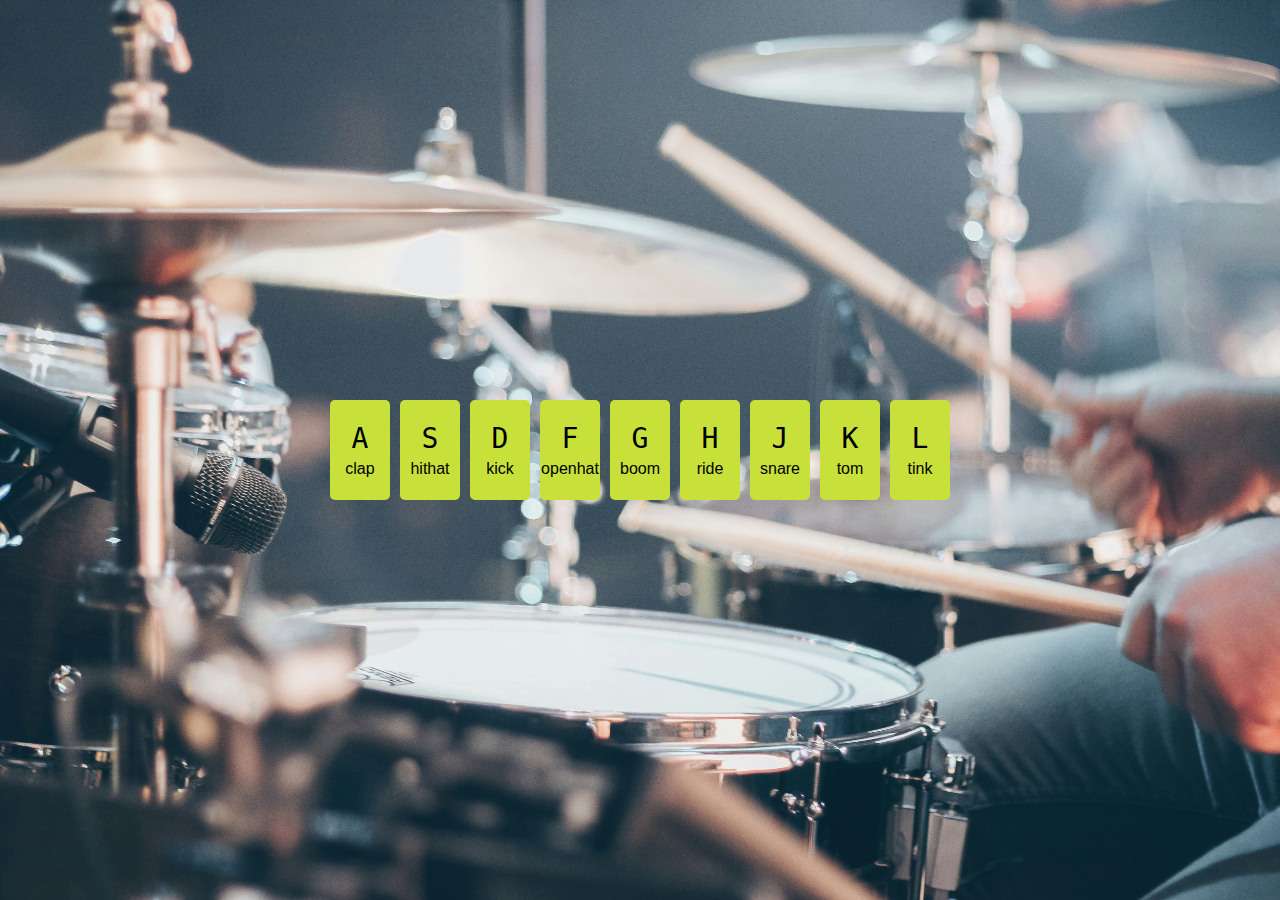
==== index.html @ 9b50967d "Add code for drumkit" ====
<!DOCTYPE html>
<html lang="en">
<head>
    <meta charset="UTF-8">
    <meta name="viewport" content="width=device-width, initial-scale=1.0">
    <title>About Me</title>
    <link rel="stylesheet" href="style.css">
    <link rel="stylesheet" href="https://cdnjs.cloudflare.com/ajax/libs/font-awesome/6.5.1/css/all.min.css">
</head>
<body>
    <div class="keys">
        <div data-key="65" class="key">
            <kbd>A</kbd>
            <span class="sound">clap</span>
        </div>
         <div data-key="83" class="key">
             <kbd>S</kbd>
             <span class="sound">hithat</span>
        </div>
         <div data-key="68" class="key">
             <kbd>D</kbd>
             <span class="sound">kick</span>
        </div>
            <div data-key="70" class="key">
                <kbd>F</kbd>
                <span class="sound">openhat</span>
            </div>
                <div data-key="71" class="key">
                    <kbd>G</kbd>
                    <span class="sound">boom</span>
                </div>
                    <div data-key="72" class="key">
                        <kbd>H</kbd>
                        <span class="sound">ride</span>
                    </div>
                        <div data-key="74" class="key">
                            <kbd>J</kbd>
                            <span class="sound">snare</span>
                        </div>
                            <div data-key="75" class="key">
                                <kbd>K</kbd>
                                <span class="sound">tom</span>
                            </div>
                                <div data-key="76" class="key">
                                    <kbd>L</kbd>
                                    <span class="sound">tink</span>
                                </div>
    </div>
    <audio data-key="65" src="clap.mp3"></audio>
    <audio data-key="83" src="hithat.mp3"></audio>
    <audio data-key="68" src="kick.mp3"></audio>
    <audio data-key="70" src="openhat.mp3"></audio>
    <audio data-key="71" src="boom.mp3"></audio>
    <audio data-key="72" src="ride.mp3"></audio>
    <audio data-key="74" src="snare.mp3"></audio>
    <audio data-key="75" src="tom.mp3"></audio>
    <audio data-key="76" src="tink.mp3"></audio>
   
    <script>
        document.addEventListener('DOMContentLoaded', function () {
            // Get all elements with the class 'key'
            var keys = document.querySelectorAll('.key');
    
            // Add click event listener to each key
            keys.forEach(function (key) {
                key.addEventListener('click', function () {
                    // Get the data-key attribute value
                    var dataKey = this.getAttribute('data-key');
    
                    // Select the corresponding audio element and play it
                    var audio = document.querySelector('audio[data-key="' + dataKey + '"]');
                    if (audio) {
                        audio.play();
    
                        // Stop the audio after 0.7 seconds
                        setTimeout(function () {
                            audio.pause();
                            audio.currentTime = 0;
                        }, 700);
                    }
                });
            });
        });
    </script>
    
</body>
</html>
---- style.css ----
body {
    margin: 0;
    padding: 0;
    display: flex;
    align-items: center;
    justify-content: center;
    height: 100vh;
    background-image: url('Drum.jpg'); 
    background-size: cover;
    background-position: center;
    font-family: 'Arial', sans-serif;
}

.keys {
    display: flex;
    flex-wrap: wrap;
    gap: 10px;
}

.key {
    display: flex;
    flex-direction: column;
    align-items: center;
    justify-content: center;
    width: 60px;
    height: 100px;
    background-color: rgb(200, 225, 58); /* Golden color */
    border-radius: 5px;
    cursor: pointer;
    transition: background-color 0.3s ease, transform 0.2s ease, border-color 0.3s ease;
}

.key kbd {
    font-size: 1.75rem;
    margin-bottom: 5px;
}

.key:hover {
    background-color: rgba(255, 255, 255, 0.9);
}

.key:active {
    transform: scale(1.2); /* Larger size when clicked */
    border-color: darkblue; /* Dark blue border when clicked */
}

@media (max-width: 600px) {
    .key {
        width: 30px;
        height: 60px;
    }
  
    .key kbd {
        font-size: 1rem;
    }
    .key span.sound {
        font-size: 0.5rem;
    }

}
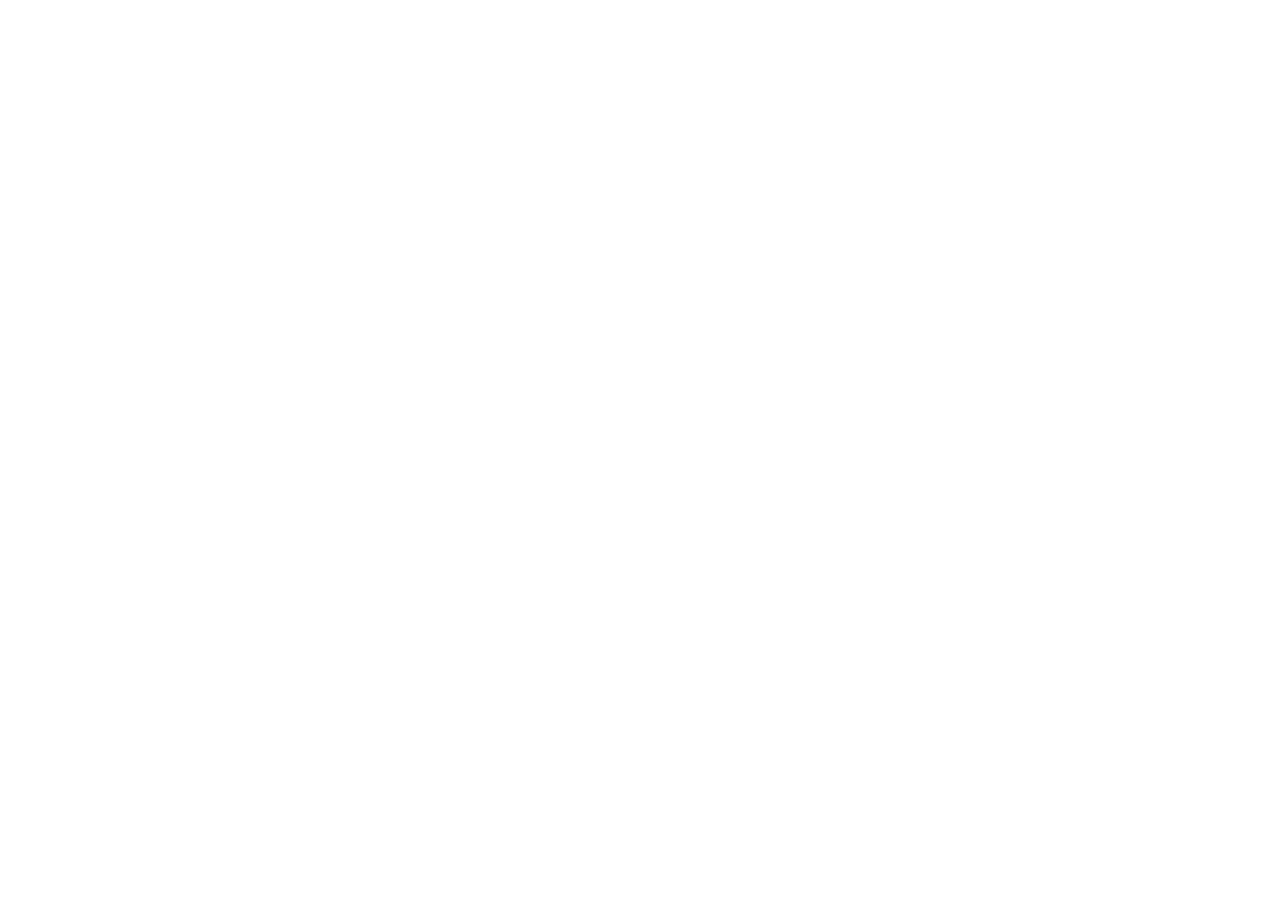
==== commit 58fe6ee6: "rearrange" ====
--- a/index.html
+++ b/index.html
@@ -3,85 +3,9 @@
 <head>
     <meta charset="UTF-8">
     <meta name="viewport" content="width=device-width, initial-scale=1.0">
-    <title>About Me</title>
-    <link rel="stylesheet" href="style.css">
-    <link rel="stylesheet" href="https://cdnjs.cloudflare.com/ajax/libs/font-awesome/6.5.1/css/all.min.css">
+    <title>JS 30 Challenge Collection</title>
 </head>
 <body>
-    <div class="keys">
-        <div data-key="65" class="key">
-            <kbd>A</kbd>
-            <span class="sound">clap</span>
-        </div>
-         <div data-key="83" class="key">
-             <kbd>S</kbd>
-             <span class="sound">hithat</span>
-        </div>
-         <div data-key="68" class="key">
-             <kbd>D</kbd>
-             <span class="sound">kick</span>
-        </div>
-            <div data-key="70" class="key">
-                <kbd>F</kbd>
-                <span class="sound">openhat</span>
-            </div>
-                <div data-key="71" class="key">
-                    <kbd>G</kbd>
-                    <span class="sound">boom</span>
-                </div>
-                    <div data-key="72" class="key">
-                        <kbd>H</kbd>
-                        <span class="sound">ride</span>
-                    </div>
-                        <div data-key="74" class="key">
-                            <kbd>J</kbd>
-                            <span class="sound">snare</span>
-                        </div>
-                            <div data-key="75" class="key">
-                                <kbd>K</kbd>
-                                <span class="sound">tom</span>
-                            </div>
-                                <div data-key="76" class="key">
-                                    <kbd>L</kbd>
-                                    <span class="sound">tink</span>
-                                </div>
-    </div>
-    <audio data-key="65" src="clap.mp3"></audio>
-    <audio data-key="83" src="hithat.mp3"></audio>
-    <audio data-key="68" src="kick.mp3"></audio>
-    <audio data-key="70" src="openhat.mp3"></audio>
-    <audio data-key="71" src="boom.mp3"></audio>
-    <audio data-key="72" src="ride.mp3"></audio>
-    <audio data-key="74" src="snare.mp3"></audio>
-    <audio data-key="75" src="tom.mp3"></audio>
-    <audio data-key="76" src="tink.mp3"></audio>
-   
-    <script>
-        document.addEventListener('DOMContentLoaded', function () {
-            // Get all elements with the class 'key'
-            var keys = document.querySelectorAll('.key');
-    
-            // Add click event listener to each key
-            keys.forEach(function (key) {
-                key.addEventListener('click', function () {
-                    // Get the data-key attribute value
-                    var dataKey = this.getAttribute('data-key');
-    
-                    // Select the corresponding audio element and play it
-                    var audio = document.querySelector('audio[data-key="' + dataKey + '"]');
-                    if (audio) {
-                        audio.play();
-    
-                        // Stop the audio after 0.7 seconds
-                        setTimeout(function () {
-                            audio.pause();
-                            audio.currentTime = 0;
-                        }, 700);
-                    }
-                });
-            });
-        });
-    </script>
-    
+    <div></div>
 </body>
-</html>
+</html>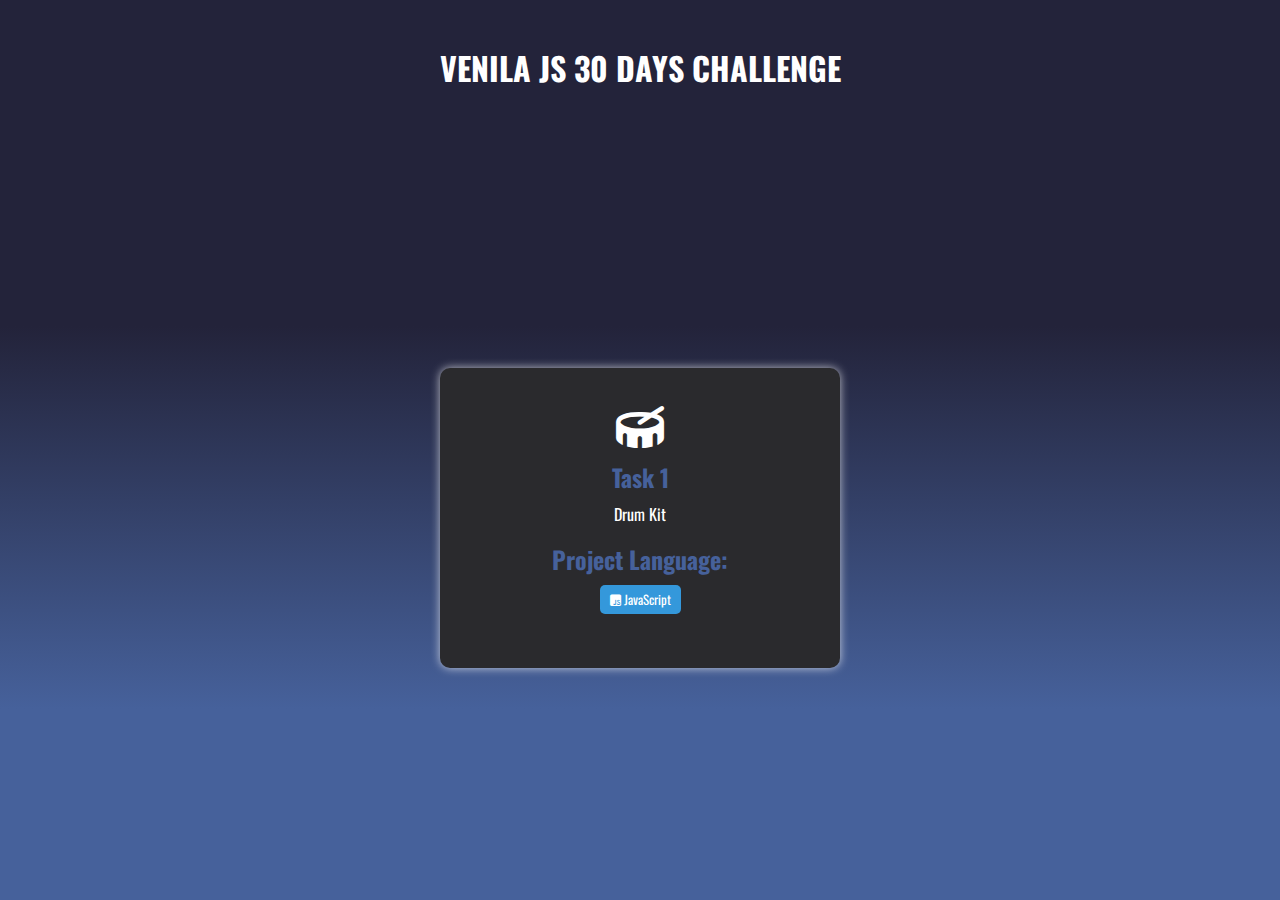
==== commit c57b2879: "minor fix" ====
--- a/index.html
+++ b/index.html
@@ -1,11 +1,33 @@
 <!DOCTYPE html>
 <html lang="en">
+
 <head>
     <meta charset="UTF-8">
     <meta name="viewport" content="width=device-width, initial-scale=1.0">
     <title>JS 30 Challenge Collection</title>
+    <link rel="stylesheet" href="project.css">
+    <link rel="stylesheet" href="https://cdnjs.cloudflare.com/ajax/libs/font-awesome/6.5.1/css/all.min.css">
 </head>
+
 <body>
-    <div></div>
+    <div class="protfolio-container">
+        <ul class="navlist">
+            <h1>Venila JS 30 Days Challenge</h1>
+        </ul>
+        <div class="projects-container">
+            <a href="/DrumKit/Drum.html" class="project-box-link">
+                <div class="project-box">
+                    <div class="icon">
+                        <i class="fa-solid fa-drum"></i>
+                    </div>
+                    <h3>Task 1</h3>
+                    <p>Drum Kit</p>
+                    <h3>Project Language:</h3>
+                    <div class="project-language"> <i class="fa-brands fa-square-js"></i> JavaScript</div>
+                </div>
+            </a>
+        </div>
+    </div>
 </body>
+
 </html>--- a/project.css
+++ b/project.css
@@ -0,0 +1,349 @@
+@import url('https://fonts.googleapis.com/css2?family=Oswald:wght@200..700&display=swap');
+
+* {
+    margin: 0;
+    padding: 0;
+    box-sizing: border-box;
+    font-family: 'Oswald', sans-serif;
+}
+
+.protfolio-container {
+    min-height: 100vh;
+    width: 100%;
+    display: flex;
+}
+
+.navlist {
+    display: flex;
+    gap: 3.5rem;
+    height: 15vh;
+    width: 100%;
+    justify-content: center;
+    align-items: center;
+    position: fixed;
+    background-color: #23233a;
+}
+
+.navlist li {
+    list-style: none;
+}
+
+.navlist h1 {
+    text-decoration: none;
+    text-transform: uppercase;
+    font-size: 2rem;
+    color: #fff;
+    position: relative;
+}
+
+.navlist li a::after,
+.navlist .active::after {
+    content: "";
+    position: absolute;
+    background: #fff;
+    width: 100%;
+    height: .1rem;
+    left: 0;
+    bottom: -5px;
+    transform: scaleX(0);
+    transform-origin: bottom right;
+    transition: transform 0.5s;
+}
+
+.navlist li a:hover::after,
+.navlist .active::after {
+    transform: scaleX(1);
+    transform-origin: bottom left;
+}
+
+.projects-container {
+    min-height: calc(100vh - 15vh);
+    width: 100%;
+    display: flex;
+    align-items: center;
+    justify-content: center;
+    flex-wrap: wrap;
+    background: linear-gradient(#23233a 25%, #46619b 75%);
+    color: #fff;
+    overflow-y: auto;
+    margin-top: 15vh;
+}
+
+.project-box {
+    width: 400px;
+    height: 300px;
+    background-color: #2a2a2d;
+    margin: 20px;
+    padding: 20px;
+    border-radius: 10px;
+    box-shadow: 0 0 10px rgba(255, 255, 255, 0.7);
+}
+
+.project-box h3 {
+    font-size: 1.5rem;
+    margin-bottom: 0.5rem;
+    color: #46619b;
+}
+
+.project-box p {
+    font-size: 1rem;
+    line-height: 1.4;
+    margin-bottom: 1rem;
+}
+.project-box-link {
+    text-decoration: none;
+    color: #fff;
+    cursor: pointer;
+    outline: none;
+}
+.project-language {
+    font-size: 0.8rem;
+    color: #fff;
+    background-color: #3498db;
+    padding: 5px 10px;
+    border-radius: 5px;
+    display: inline-block;
+}
+
+.icon{
+    font-size: 3rem;
+}
+.project-box-link {
+    display: flex;
+    flex-direction: column;
+    align-items: center;
+    text-align: center;
+    text-decoration: none;
+    color: inherit;
+}
+
+.project-box-link .cv-logo {
+    width: 60px;
+    height: 60px;
+    background-color: #3498db; 
+    border-radius: 50%;
+    position: relative;
+    margin-bottom: 10px;
+}
+
+.project-box-link .cv-inner {
+    width: 40px;
+    height: 40px;
+    background-color: #fff; 
+    position: absolute;
+    top: 50%;
+    left: 50%;
+    transform: translate(-50%, -50%);
+}
+
+.project-box-link h3 {
+    font-size: 1.5rem;
+    margin-bottom: 0.5rem;
+    color: #46619b;
+}
+.project-box-link {
+    display: flex;
+    flex-direction: column;
+    align-items: center;
+    text-align: center;
+    text-decoration: none;
+    color: inherit;
+}
+
+.project-box-link .voting-logo {
+    width: 60px;
+    height: 60px;
+    background-color: #27ae60;
+    border-radius: 10px;
+    position: relative;
+    margin-bottom: 10px; 
+}
+
+.project-box-link .ballot-box {
+    width: 40px;
+    height: 40px;
+    background-color: #fff; 
+    border-radius: 5px;
+    position: absolute;
+    top: 50%;
+    left: 50%;
+    transform: translate(-50%, -50%);
+}
+
+.project-box-link .check-mark {
+    width: 30px;
+    height: 30px;
+    background-color: #27ae60; 
+    clip-path: polygon(50% 0%, 100% 50%, 75% 75%, 50% 60%, 25% 75%, 0% 50%);
+    position: absolute;
+    top: 50%;
+    left: 50%;
+    transform: translate(-50%, -50%)rotate(180deg);
+}
+
+/* Add this to your existing CSS */
+/* Add this to your existing CSS */
+.project-box-link .brick-breaker-logo {
+    width: 80px;
+    height: 80px;
+    background-color: #FFD700; /* Yellow color for the brick breaker logo */
+    position: relative;
+    margin-bottom: 10px;
+    border-radius: 5px;
+    box-shadow: 0 0 10px rgba(255, 255, 255, 0.7);
+    overflow: hidden;
+}
+
+.project-box-link .brick-breaker-logo::before,
+.project-box-link .brick-breaker-logo::after {
+    content: '';
+    position: absolute;
+    background-color: #FF4500; /* Dark orange color for the bricks */
+}
+
+.project-box-link .brick-breaker-logo::before {
+    width: 100%;
+    height: 30%;
+    top: 20%;
+}
+
+.project-box-link .brick-breaker-logo::after {
+    width: 30%;
+    height: 100%;
+    top: 0;
+    left: 20%;
+}
+
+.project-box-link .brick-breaker-logo .paddle {
+    width: 60%;
+    height: 10%;
+    background-color: #4CAF50; /* Green color for the paddle */
+    position: absolute;
+    bottom: 5%;
+    left: 20%;
+}
+
+.project-box-link .brick-breaker-logo .ball {
+    width: 10%;
+    height: 10%;
+    background-color: #FF6347; /* Tomato color for the ball */
+    position: absolute;
+    bottom: 35%;
+    left: 45%;
+    border-radius: 50%;
+}
+
+.project-box-link .brick-breaker-logo .brick {
+    width: 10%;
+    height: 8%;
+    background-color: #FF4500; /* Dark orange color for the bricks */
+    position: absolute;
+    top: 10%;
+    left: 10%;
+    border-radius: 3px;
+}
+/* Add this to your existing CSS */
+.snake-icon {
+    width: 80px;
+    height: 80px;
+    background-color: #4CAF50; /* Green color for the snake */
+    position: relative;
+    margin-bottom: 10px;
+    border-radius: 5px;
+    box-shadow: 0 0 10px rgba(255, 255, 255, 0.7);
+    overflow: hidden;
+}
+
+.snake-icon .head {
+    width: 30%;
+    height: 40%;
+    background-color: #FF6347; /* Tomato color for the snake head */
+    position: absolute;
+    top: 20%;
+    left: 65%;
+    border-radius: 50%;
+}
+
+.snake-icon .body {
+    width: 40%;
+    height: 20%;
+    background-color: #4CAF50; /* Green color for the snake body */
+    position: absolute;
+    top: 40%;
+    left: 30%;
+}
+
+.snake-icon .tail {
+    width: 20%;
+    height: 40%;
+    background-color: #4CAF50; /* Green color for the snake tail */
+    position: absolute;
+    top: 20%;
+    left: 0;
+}
+.calculator-icon {
+    width: 80px;
+    height: 120px;
+    background-color: #f2f2f2;
+    border-radius: 8px;
+    padding: 10px;
+    display: flex;
+    flex-direction: column;
+    justify-content: space-between;
+    box-shadow: 0 0 10px rgba(0, 0, 0, 0.2);
+}
+
+.screen {
+    height: 20px;
+    background-color: #fff;
+    border: 1px solid #ccc;
+    border-radius: 4px;
+}
+
+.button-row {
+    display: flex;
+    justify-content: space-between;
+}
+
+.button {
+    width: 20px;
+    height: 20px;
+    background-color: #3498db;
+    color: #fff;
+    border: 1px solid #2980b9;
+    border-radius: 4px;
+    text-align: center;
+    line-height: 20px;
+    cursor: pointer;
+}
+
+.button:hover {
+    background-color: #2980b9;
+}
+.portfolio-icon {
+    width: 80px;
+    height: 60px;
+    background-color: #f2f2f2;
+    border-radius: 8px;
+    padding: 10px;
+    display: flex;
+    flex-direction: column;
+    justify-content: space-between;
+    box-shadow: 0 0 10px rgba(0, 0, 0, 0.2);
+}
+
+.folder {
+    width: 40px;
+    height: 30px;
+    background-color: #3498db;
+    border-radius: 4px;
+}
+
+.documents {
+    width: 60px;
+    height: 10px;
+    background-color: #fff;
+    border: 1px solid #ccc;
+    border-radius: 4px;
+}
+
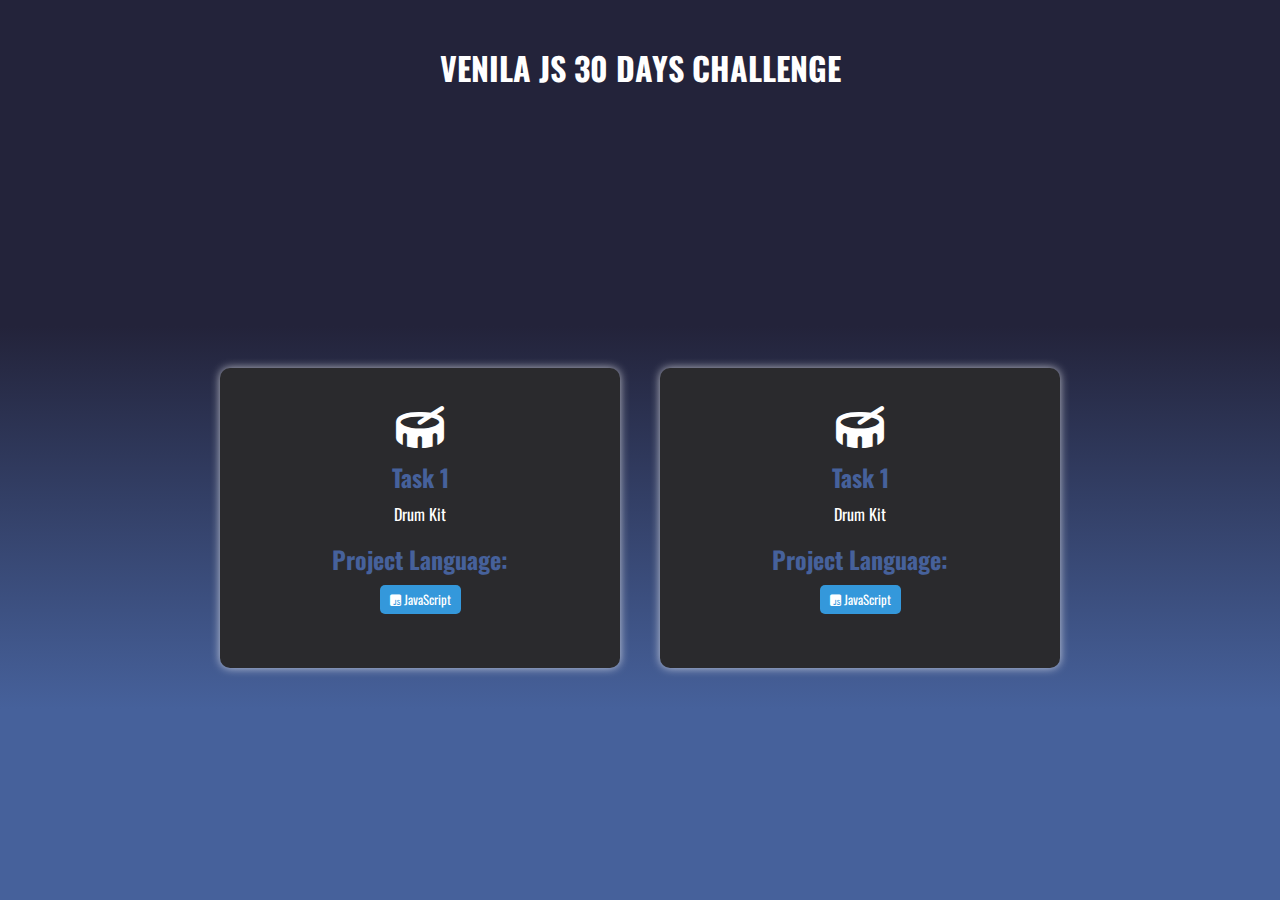
==== commit cff1ee95: "watch added" ====
--- a/index.html
+++ b/index.html
@@ -26,6 +26,17 @@
                     <div class="project-language"> <i class="fa-brands fa-square-js"></i> JavaScript</div>
                 </div>
             </a>
+            <a href="/DrumKit/watch.html" class="project-box-link">
+                <div class="project-box">
+                    <div class="icon">
+                        <i class="fa-solid fa-drum"></i>
+                    </div>
+                    <h3>Task 1</h3>
+                    <p>Drum Kit</p>
+                    <h3>Project Language:</h3>
+                    <div class="project-language"> <i class="fa-brands fa-square-js"></i> JavaScript</div>
+                </div>
+            </a>
         </div>
     </div>
 </body>
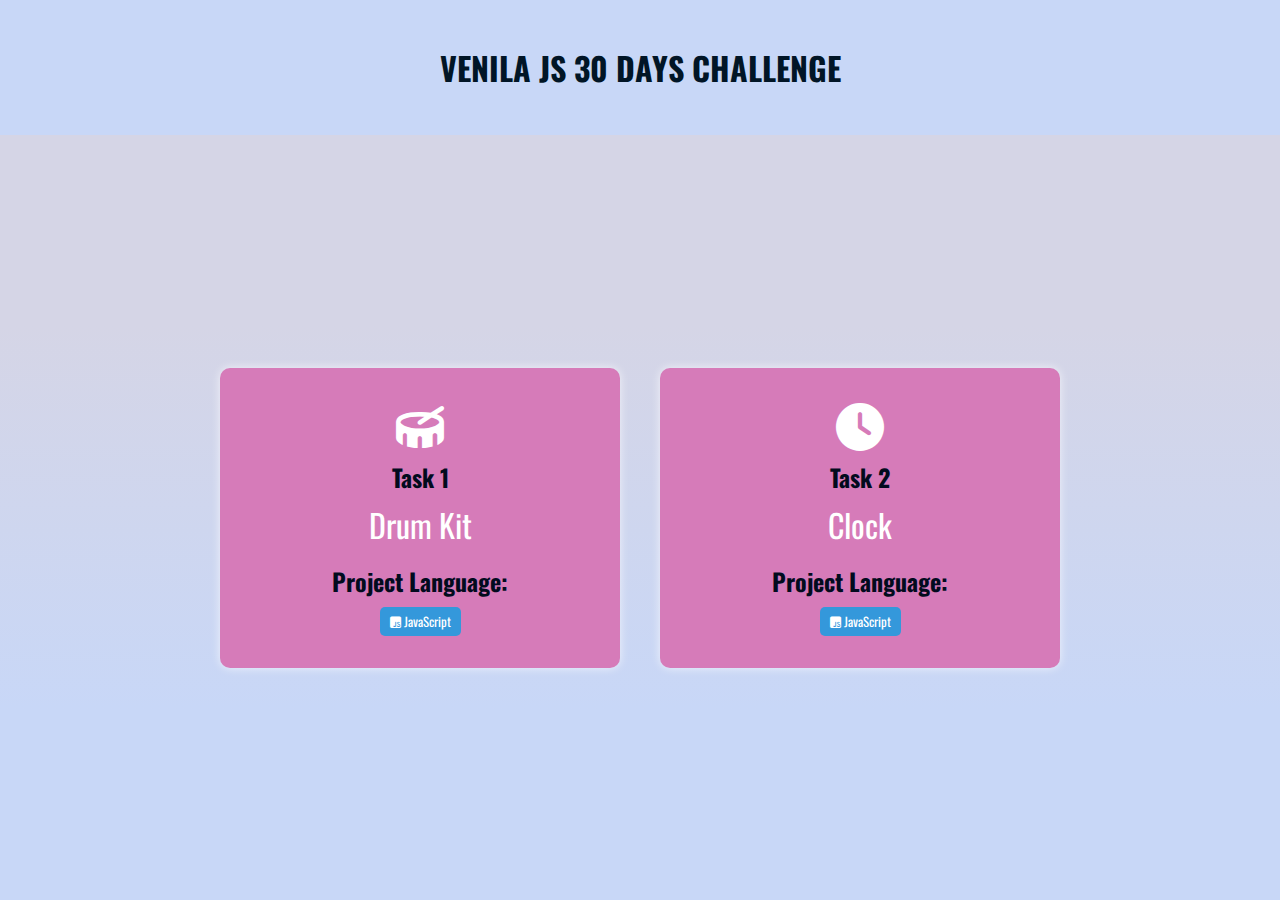
==== commit 42d067f5: "design update" ====
--- a/index.html
+++ b/index.html
@@ -15,7 +15,7 @@
             <h1>Venila JS 30 Days Challenge</h1>
         </ul>
         <div class="projects-container">
-            <a href="/DrumKit/Drum.html" class="project-box-link">
+            <a href="./DrumKit/Drum.html" class="project-box-link">
                 <div class="project-box">
                     <div class="icon">
                         <i class="fa-solid fa-drum"></i>
@@ -26,13 +26,13 @@
                     <div class="project-language"> <i class="fa-brands fa-square-js"></i> JavaScript</div>
                 </div>
             </a>
-            <a href="/DrumKit/watch.html" class="project-box-link">
+            <a href="./DrumKit/watch.html" class="project-box-link">
                 <div class="project-box">
                     <div class="icon">
-                        <i class="fa-solid fa-drum"></i>
+                        <i class="fa-solid fa-clock"></i>
                     </div>
-                    <h3>Task 1</h3>
-                    <p>Drum Kit</p>
+                    <h3>Task 2</h3>
+                    <p>Clock</p>
                     <h3>Project Language:</h3>
                     <div class="project-language"> <i class="fa-brands fa-square-js"></i> JavaScript</div>
                 </div>
@@ -41,4 +41,4 @@
     </div>
 </body>
 
-</html>+</html>
--- a/project.css
+++ b/project.css
@@ -21,7 +21,7 @@
     justify-content: center;
     align-items: center;
     position: fixed;
-    background-color: #23233a;
+    background-color: #c8d7f7;
 }
 
 .navlist li {
@@ -32,7 +32,7 @@
     text-decoration: none;
     text-transform: uppercase;
     font-size: 2rem;
-    color: #fff;
+    color: #011526;
     position: relative;
 }
 
@@ -63,7 +63,7 @@
     align-items: center;
     justify-content: center;
     flex-wrap: wrap;
-    background: linear-gradient(#23233a 25%, #46619b 75%);
+    background: linear-gradient(#d5d5e6 25%, #c8d7f7 75%);
     color: #fff;
     overflow-y: auto;
     margin-top: 15vh;
@@ -72,7 +72,7 @@
 .project-box {
     width: 400px;
     height: 300px;
-    background-color: #2a2a2d;
+    background-color: #d67bb9;
     margin: 20px;
     padding: 20px;
     border-radius: 10px;
@@ -82,11 +82,11 @@
 .project-box h3 {
     font-size: 1.5rem;
     margin-bottom: 0.5rem;
-    color: #46619b;
+    color: #020b1e;
 }
 
 .project-box p {
-    font-size: 1rem;
+    font-size: 2rem;
     line-height: 1.4;
     margin-bottom: 1rem;
 }
@@ -117,221 +117,6 @@
     color: inherit;
 }
 
-.project-box-link .cv-logo {
-    width: 60px;
-    height: 60px;
-    background-color: #3498db; 
-    border-radius: 50%;
-    position: relative;
-    margin-bottom: 10px;
-}
-
-.project-box-link .cv-inner {
-    width: 40px;
-    height: 40px;
-    background-color: #fff; 
-    position: absolute;
-    top: 50%;
-    left: 50%;
-    transform: translate(-50%, -50%);
-}
-
-.project-box-link h3 {
-    font-size: 1.5rem;
-    margin-bottom: 0.5rem;
-    color: #46619b;
-}
-.project-box-link {
-    display: flex;
-    flex-direction: column;
-    align-items: center;
-    text-align: center;
-    text-decoration: none;
-    color: inherit;
-}
-
-.project-box-link .voting-logo {
-    width: 60px;
-    height: 60px;
-    background-color: #27ae60;
-    border-radius: 10px;
-    position: relative;
-    margin-bottom: 10px; 
-}
-
-.project-box-link .ballot-box {
-    width: 40px;
-    height: 40px;
-    background-color: #fff; 
-    border-radius: 5px;
-    position: absolute;
-    top: 50%;
-    left: 50%;
-    transform: translate(-50%, -50%);
-}
-
-.project-box-link .check-mark {
-    width: 30px;
-    height: 30px;
-    background-color: #27ae60; 
-    clip-path: polygon(50% 0%, 100% 50%, 75% 75%, 50% 60%, 25% 75%, 0% 50%);
-    position: absolute;
-    top: 50%;
-    left: 50%;
-    transform: translate(-50%, -50%)rotate(180deg);
-}
-
-/* Add this to your existing CSS */
-/* Add this to your existing CSS */
-.project-box-link .brick-breaker-logo {
-    width: 80px;
-    height: 80px;
-    background-color: #FFD700; /* Yellow color for the brick breaker logo */
-    position: relative;
-    margin-bottom: 10px;
-    border-radius: 5px;
-    box-shadow: 0 0 10px rgba(255, 255, 255, 0.7);
-    overflow: hidden;
-}
-
-.project-box-link .brick-breaker-logo::before,
-.project-box-link .brick-breaker-logo::after {
-    content: '';
-    position: absolute;
-    background-color: #FF4500; /* Dark orange color for the bricks */
-}
-
-.project-box-link .brick-breaker-logo::before {
-    width: 100%;
-    height: 30%;
-    top: 20%;
-}
-
-.project-box-link .brick-breaker-logo::after {
-    width: 30%;
-    height: 100%;
-    top: 0;
-    left: 20%;
-}
-
-.project-box-link .brick-breaker-logo .paddle {
-    width: 60%;
-    height: 10%;
-    background-color: #4CAF50; /* Green color for the paddle */
-    position: absolute;
-    bottom: 5%;
-    left: 20%;
-}
-
-.project-box-link .brick-breaker-logo .ball {
-    width: 10%;
-    height: 10%;
-    background-color: #FF6347; /* Tomato color for the ball */
-    position: absolute;
-    bottom: 35%;
-    left: 45%;
-    border-radius: 50%;
-}
-
-.project-box-link .brick-breaker-logo .brick {
-    width: 10%;
-    height: 8%;
-    background-color: #FF4500; /* Dark orange color for the bricks */
-    position: absolute;
-    top: 10%;
-    left: 10%;
-    border-radius: 3px;
-}
-/* Add this to your existing CSS */
-.snake-icon {
-    width: 80px;
-    height: 80px;
-    background-color: #4CAF50; /* Green color for the snake */
-    position: relative;
-    margin-bottom: 10px;
-    border-radius: 5px;
-    box-shadow: 0 0 10px rgba(255, 255, 255, 0.7);
-    overflow: hidden;
-}
-
-.snake-icon .head {
-    width: 30%;
-    height: 40%;
-    background-color: #FF6347; /* Tomato color for the snake head */
-    position: absolute;
-    top: 20%;
-    left: 65%;
-    border-radius: 50%;
-}
-
-.snake-icon .body {
-    width: 40%;
-    height: 20%;
-    background-color: #4CAF50; /* Green color for the snake body */
-    position: absolute;
-    top: 40%;
-    left: 30%;
-}
-
-.snake-icon .tail {
-    width: 20%;
-    height: 40%;
-    background-color: #4CAF50; /* Green color for the snake tail */
-    position: absolute;
-    top: 20%;
-    left: 0;
-}
-.calculator-icon {
-    width: 80px;
-    height: 120px;
-    background-color: #f2f2f2;
-    border-radius: 8px;
-    padding: 10px;
-    display: flex;
-    flex-direction: column;
-    justify-content: space-between;
-    box-shadow: 0 0 10px rgba(0, 0, 0, 0.2);
-}
-
-.screen {
-    height: 20px;
-    background-color: #fff;
-    border: 1px solid #ccc;
-    border-radius: 4px;
-}
-
-.button-row {
-    display: flex;
-    justify-content: space-between;
-}
-
-.button {
-    width: 20px;
-    height: 20px;
-    background-color: #3498db;
-    color: #fff;
-    border: 1px solid #2980b9;
-    border-radius: 4px;
-    text-align: center;
-    line-height: 20px;
-    cursor: pointer;
-}
-
-.button:hover {
-    background-color: #2980b9;
-}
-.portfolio-icon {
-    width: 80px;
-    height: 60px;
-    background-color: #f2f2f2;
-    border-radius: 8px;
-    padding: 10px;
-    display: flex;
-    flex-direction: column;
-    justify-content: space-between;
-    box-shadow: 0 0 10px rgba(0, 0, 0, 0.2);
-}
-
 .folder {
     width: 40px;
     height: 30px;
